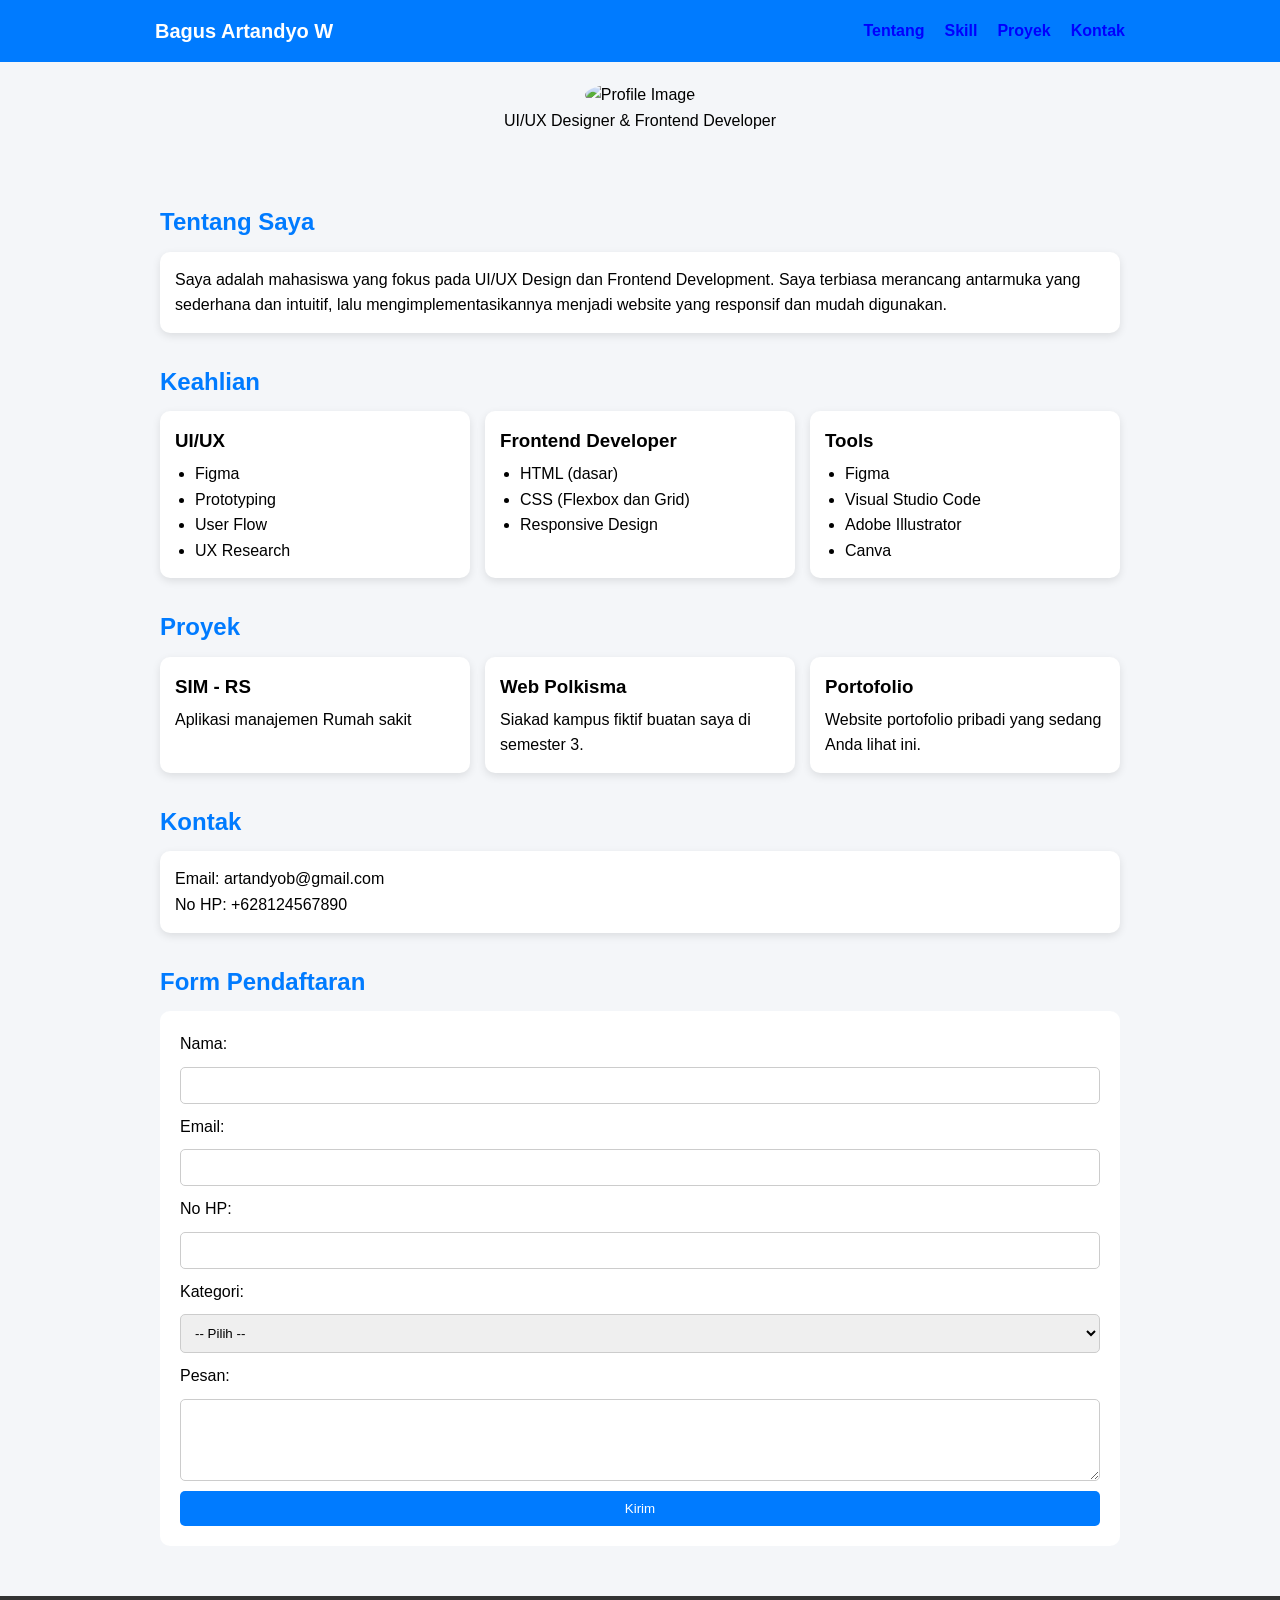
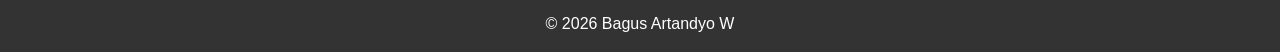
==== LK 04/index.html @ 78ba3c8b "Add files via upload" ====
<!DOCTYPE html>
<html lang="en">

<head>
    <meta charset="UTF-8">
    <meta name="viewport" content="width=device-width, initial-scale=1.0">
    <title>LK04</title>
    <link rel="stylesheet" href="style.css">
</head>

<body>

    <!-- HEADER / NAVBAR -->
    <header class="navbar">
        <div class="nav-container">

            <!-- KIRI -->
            <h1 class="logo">Bagus Artandyo W</h1>

            <!-- KANAN -->
            <nav>
                <ul class="nav-menu">
                    <li><a href="#tentang">Tentang</a></li>
                    <li><a href="#skill">Skill</a></li>
                    <li><a href="#proyek">Proyek</a></li>
                    <li><a href="#kontak">Kontak</a></li>
                </ul>
            </nav>

        </div>
    </header>

    <!-- HERO (biar foto tetap ada) -->
    <section class="hero">
        <img src="/img/profile-image.jpg" alt="Profile Image">
        <p>UI/UX Designer & Frontend Developer</p>
    </section>

    <!-- MAIN -->
    <main>

        <!-- Tentang -->
        <section id="tentang">
            <h2>Tentang Saya</h2>
            <article>
                <p>
                    Saya adalah mahasiswa yang fokus pada UI/UX Design dan Frontend Development.
                    Saya terbiasa merancang antarmuka yang sederhana dan intuitif,
                    lalu mengimplementasikannya menjadi website yang responsif dan mudah digunakan.
                </p>
            </article>
        </section>

        <!-- Skill -->
        <section id="skill">
            <h2>Keahlian</h2>

            <div class="skill-container">
                <article>
                    <h3>UI/UX</h3>
                    <ul>
                        <li>Figma</li>
                        <li>Prototyping</li>
                        <li>User Flow</li>
                        <li>UX Research</li>
                    </ul>
                </article>

                <article>
                    <h3>Frontend Developer</h3>
                    <ul>
                        <li>HTML (dasar)</li>
                        <li>CSS (Flexbox dan Grid)</li>
                        <li>Responsive Design</li>
                    </ul>
                </article>

                <article>
                    <h3>Tools</h3>
                    <ul>
                        <li>Figma</li>
                        <li>Visual Studio Code</li>
                        <li>Adobe Illustrator</li>
                        <li>Canva</li>
                    </ul>
                </article>
            </div>
        </section>

        <!-- Project -->
        <section id="proyek">
            <h2>Proyek</h2>

            <div class="project-container">
                <article>
                    <h3>SIM - RS</h3>
                    <p>Aplikasi manajemen Rumah sakit</p>
                </article>

                <article>
                    <h3>Web Polkisma</h3>
                    <p>Siakad kampus fiktif buatan saya di semester 3.</p>
                </article>

                <article>
                    <h3>Portofolio</h3>
                    <p>Website portofolio pribadi yang sedang Anda lihat ini.</p>
            </div>
        </section>

        <!-- Kontak -->
        <section id="kontak">
            <h2>Kontak</h2>
            <article>
                <p>Email: artandyob@gmail.com</p>
                <p>No HP: +628124567890</p>
            </article>
        </section>

        <!-- Form -->
        <section id="form">
            <h2>Form Pendaftaran</h2>

            <form>
                <label>Nama:</label>
                <input type="text" required>

                <label>Email:</label>
                <input type="email" required>

                <label>No HP:</label>
                <input type="tel" required>

                <label>Kategori:</label>
                <select required>
                    <option>-- Pilih --</option>
                    <option>Web Development</option>
                    <option>Desain</option>
                    <option>Konsultasi</option>
                </select>

                <label>Pesan:</label>
                <textarea rows="4"></textarea>

                <button type="submit">Kirim</button>
            </form>
        </section>

    </main>

    <!-- Footer -->
    <footer>
        <p>&copy; 2026 Bagus Artandyo W</p>
    </footer>

</body>

</html>
---- LK 04/style.css ----
/* RESET */
* {
  margin: 0;
  padding: 0;
  box-sizing: border-box;
}

/* BODY */
body {
  font-family: Arial, sans-serif;
  background: #f4f6f9;
  line-height: 1.6;
}

/* ================= */
/* NAVBAR */
/* ================= */
.navbar {
  background: #007bff;
  color: white;
}

.nav-container {
  max-width: 1000px;
  margin: auto;
  padding: 15px;

  display: flex;
  justify-content: space-between;
  align-items: center;
}

/* LOGO */
.logo {
  font-size: 20px;
}

/* MENU */
.nav-menu {
  display: flex;
  list-style: none;
  gap: 20px;
}

.nav-menu a {
  color: blue;
  text-decoration: none;
  font-weight: bold;
}

.nav-menu a:hover {
  text-decoration: underline;
}

/* ================= */
/* HERO */
/* ================= */
.hero {
  text-align: center;
  padding: 20px;
}

.hero img {
  width: 150px;
  height: 150px;
  border-radius: 50%;
  object-fit: cover;
}

/* ================= */
/* MAIN */
/* ================= */
main {
  max-width: 1000px;
  margin: auto;
  padding: 20px;
}

section {
  margin-bottom: 30px;
}

/* CARD */
article {
  background: white;
  padding: 15px;
  border-radius: 10px;
  box-shadow: 0 3px 8px rgba(0, 0, 0, 0.1);
}

/* TYPO */
h2 {
  color: #007bff;
  margin-bottom: 10px;
}

h3 {
  margin-bottom: 5px;
}

/* LIST */
ul {
  margin-left: 20px;
}

/* GRID */
.skill-container,
.project-container {
  display: grid;
  grid-template-columns: repeat(3, 1fr);
  gap: 15px;
}

/* FORM */
form {
  background: white;
  padding: 20px;
  border-radius: 10px;
  display: flex;
  flex-direction: column;
  gap: 10px;
}

input,
select,
textarea {
  padding: 10px;
  border-radius: 5px;
  border: 1px solid #ccc;
}

/* BUTTON */
button {
  background: #007bff;
  color: white;
  padding: 10px;
  border: none;
  border-radius: 5px;
}

button:hover {
  background: #0056b3;
  cursor: pointer;
}

/* FOOTER */
footer {
  text-align: center;
  padding: 15px;
  background: #333;
  color: white;
}

/* ================= */
/* RESPONSIVE */
/* ================= */

/* TABLET */
@media (max-width: 768px) {
  .nav-container {
    flex-direction: column;
    gap: 10px;
  }

  .nav-menu {
    flex-direction: column;
  }

  .skill-container,
  .project-container {
    grid-template-columns: 1fr 1fr;
  }
}

/* MOBILE */
@media (max-width: 480px) {
  .skill-container,
  .project-container {
    grid-template-columns: 1fr;
  }

  body {
    font-size: 14px;
  }
}
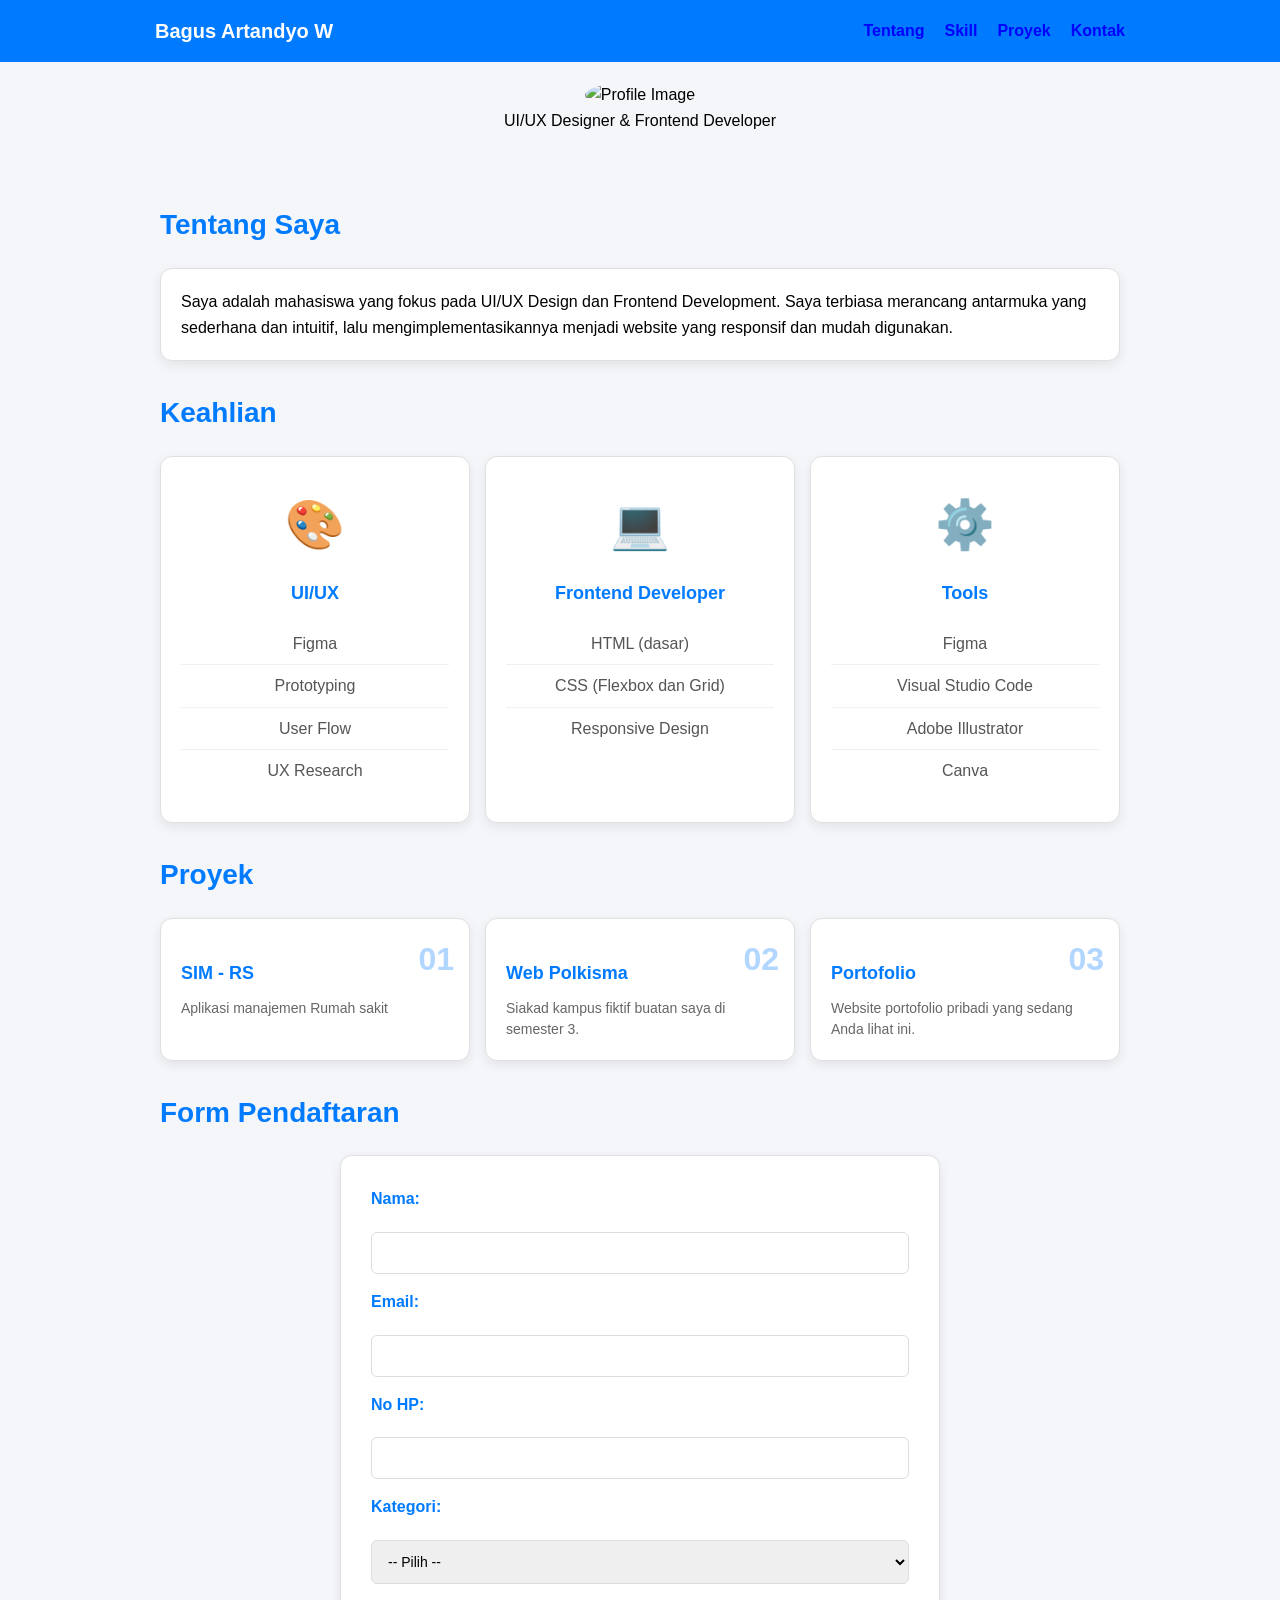
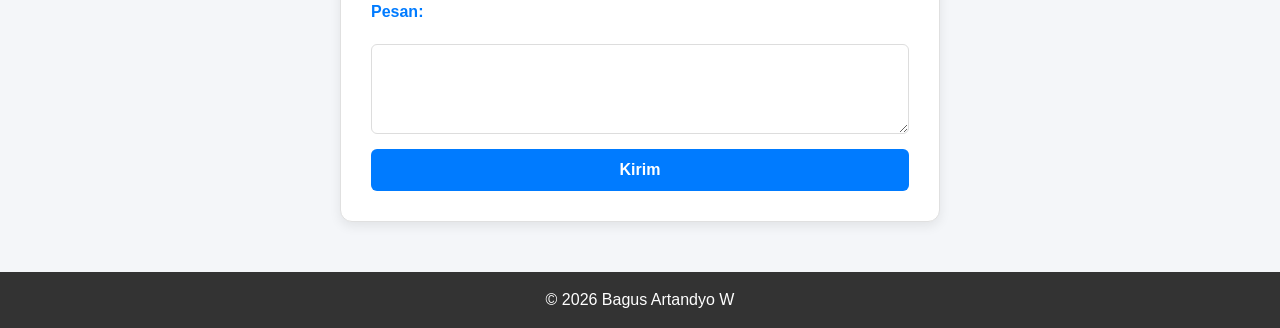
==== commit 599ed931: "Feat: Card Sederhana" ====
--- a/LK 04/index.html
+++ b/LK 04/index.html
@@ -42,7 +42,7 @@
         <!-- Tentang -->
         <section id="tentang">
             <h2>Tentang Saya</h2>
-            <article>
+            <article class="card">
                 <p>
                     Saya adalah mahasiswa yang fokus pada UI/UX Design dan Frontend Development.
                     Saya terbiasa merancang antarmuka yang sederhana dan intuitif,
@@ -56,7 +56,8 @@
             <h2>Keahlian</h2>
 
             <div class="skill-container">
-                <article>
+                <article class="card skill-card">
+                    <div class="card-icon">🎨</div>
                     <h3>UI/UX</h3>
                     <ul>
                         <li>Figma</li>
@@ -66,7 +67,8 @@
                     </ul>
                 </article>
 
-                <article>
+                <article class="card skill-card">
+                    <div class="card-icon">💻</div>
                     <h3>Frontend Developer</h3>
                     <ul>
                         <li>HTML (dasar)</li>
@@ -75,7 +77,8 @@
                     </ul>
                 </article>
 
-                <article>
+                <article class="card skill-card">
+                    <div class="card-icon">⚙️</div>
                     <h3>Tools</h3>
                     <ul>
                         <li>Figma</li>
@@ -92,25 +95,28 @@
             <h2>Proyek</h2>
 
             <div class="project-container">
-                <article>
+                <article class="card project-card">
+                    <div class="card-number">01</div>
                     <h3>SIM - RS</h3>
                     <p>Aplikasi manajemen Rumah sakit</p>
                 </article>
 
-                <article>
+                <article class="card project-card">
+                    <div class="card-number">02</div>
                     <h3>Web Polkisma</h3>
                     <p>Siakad kampus fiktif buatan saya di semester 3.</p>
                 </article>
 
-                <article>
+                <article class="card project-card">
+                    <div class="card-number">03</div>
                     <h3>Portofolio</h3>
                     <p>Website portofolio pribadi yang sedang Anda lihat ini.</p>
             </div>
         </section>
 
-        <!-- Kontak -->
-        <section id="kontak">
-            <h2>Kontak</h2>
+        <!-- Kontak  class="card contact-card">
+                <p><strong>Email:</strong> artandyob@gmail.com</p>
+                <p><strong>No HP:</strong>2>
             <article>
                 <p>Email: artandyob@gmail.com</p>
                 <p>No HP: +628124567890</p>
--- a/LK 04/style.css
+++ b/LK 04/style.css
@@ -88,14 +88,112 @@
   box-shadow: 0 3px 8px rgba(0, 0, 0, 0.1);
 }
 
+/* CARD BASE STYLE */
+.card {
+  background: white;
+  padding: 20px;
+  border-radius: 12px;
+  border: 1px solid #e0e0e0;
+  box-shadow: 0 4px 12px rgba(0, 0, 0, 0.08);
+  transition: all 0.3s ease-in-out;
+}
+
+.card:hover {
+  transform: translateY(-5px);
+  box-shadow: 0 8px 24px rgba(0, 0, 0, 0.15);
+  border-color: #007bff;
+}
+
+/* SKILL CARD */
+.skill-card {
+  text-align: center;
+  padding: 30px 20px;
+}
+
+.skill-card .card-icon {
+  font-size: 48px;
+  margin-bottom: 15px;
+  display: block;
+}
+
+.skill-card h3 {
+  color: #007bff;
+  margin-bottom: 15px;
+  font-size: 18px;
+}
+
+.skill-card ul {
+  list-style: none;
+  margin: 0;
+  padding: 0;
+}
+
+.skill-card li {
+  padding: 8px 0;
+  border-bottom: 1px solid #f0f0f0;
+  color: #555;
+}
+
+.skill-card li:last-child {
+  border-bottom: none;
+}
+
+/* PROJECT CARD */
+.project-card {
+  position: relative;
+  padding-top: 40px;
+}
+
+.project-card .card-number {
+  position: absolute;
+  top: 15px;
+  right: 15px;
+  font-size: 32px;
+  font-weight: bold;
+  color: #007bff;
+  opacity: 0.3;
+}
+
+.project-card h3 {
+  color: #007bff;
+  margin-bottom: 10px;
+  font-size: 18px;
+}
+
+.project-card p {
+  color: #666;
+  font-size: 14px;
+  line-height: 1.5;
+}
+
+/* CONTACT CARD */
+.contact-card {
+  max-width: 600px;
+  margin: 0 auto;
+  padding: 30px;
+}
+
+.contact-card p {
+  margin: 12px 0;
+  color: #555;
+  font-size: 16px;
+}
+
+.contact-card strong {
+  color: #007bff;
+}
+
 /* TYPO */
 h2 {
   color: #007bff;
+  margin-bottom: 20px;
+  font-size: 28px;
+  font-weight: 600;
+}
+
+h3 {
   margin-bottom: 10px;
-}
-
-h3 {
-  margin-bottom: 5px;
+  color: #333;
 }
 
 /* LIST */
@@ -114,33 +212,63 @@
 /* FORM */
 form {
   background: white;
-  padding: 20px;
-  border-radius: 10px;
+  padding: 30px;
+  border-radius: 12px;
+  border: 1px solid #e0e0e0;
   display: flex;
   flex-direction: column;
-  gap: 10px;
+  gap: 15px;
+  max-width: 600px;
+  margin: 0 auto;
+  box-shadow: 0 4px 12px rgba(0, 0, 0, 0.08);
+}
+
+form label {
+  font-weight: 600;
+  color: #007bff;
+  margin-bottom: 5px;
 }
 
 input,
 select,
 textarea {
-  padding: 10px;
-  border-radius: 5px;
-  border: 1px solid #ccc;
+  padding: 12px;
+  border-radius: 6px;
+  border: 1px solid #ddd;
+  font-family: Arial, sans-serif;
+  font-size: 14px;
+  transition: all 0.3s ease;
+}
+
+input:focus,
+select:focus,
+textarea:focus {
+  outline: none;
+  border-color: #007bff;
+  box-shadow: 0 0 0 3px rgba(0, 123, 255, 0.1);
 }
 
 /* BUTTON */
 button {
   background: #007bff;
   color: white;
-  padding: 10px;
+  padding: 12px 24px;
   border: none;
-  border-radius: 5px;
+  border-radius: 6px;
+  font-weight: 600;
+  font-size: 16px;
+  cursor: pointer;
+  transition: all 0.3s ease;
 }
 
 button:hover {
   background: #0056b3;
-  cursor: pointer;
+  transform: translateY(-2px);
+  box-shadow: 0 4px 12px rgba(0, 87, 179, 0.3);
+}
+
+button:active {
+  transform: translateY(0);
 }
 
 /* FOOTER */
@@ -170,6 +298,18 @@
   .project-container {
     grid-template-columns: 1fr 1fr;
   }
+
+  .card {
+    padding: 15px;
+  }
+
+  .skill-card {
+    padding: 20px 15px;
+  }
+
+  .skill-card .card-icon {
+    font-size: 36px;
+  }
 }
 
 /* MOBILE */
@@ -182,4 +322,25 @@
   body {
     font-size: 14px;
   }
-}
+
+  main {
+    padding: 15px;
+  }
+
+  .card {
+    padding: 15px;
+  }
+
+  form {
+    padding: 20px;
+  }
+
+  .hero img {
+    width: 120px;
+    height: 120px;
+  }
+
+  h2 {
+    font-size: 22px;
+  }
+}
